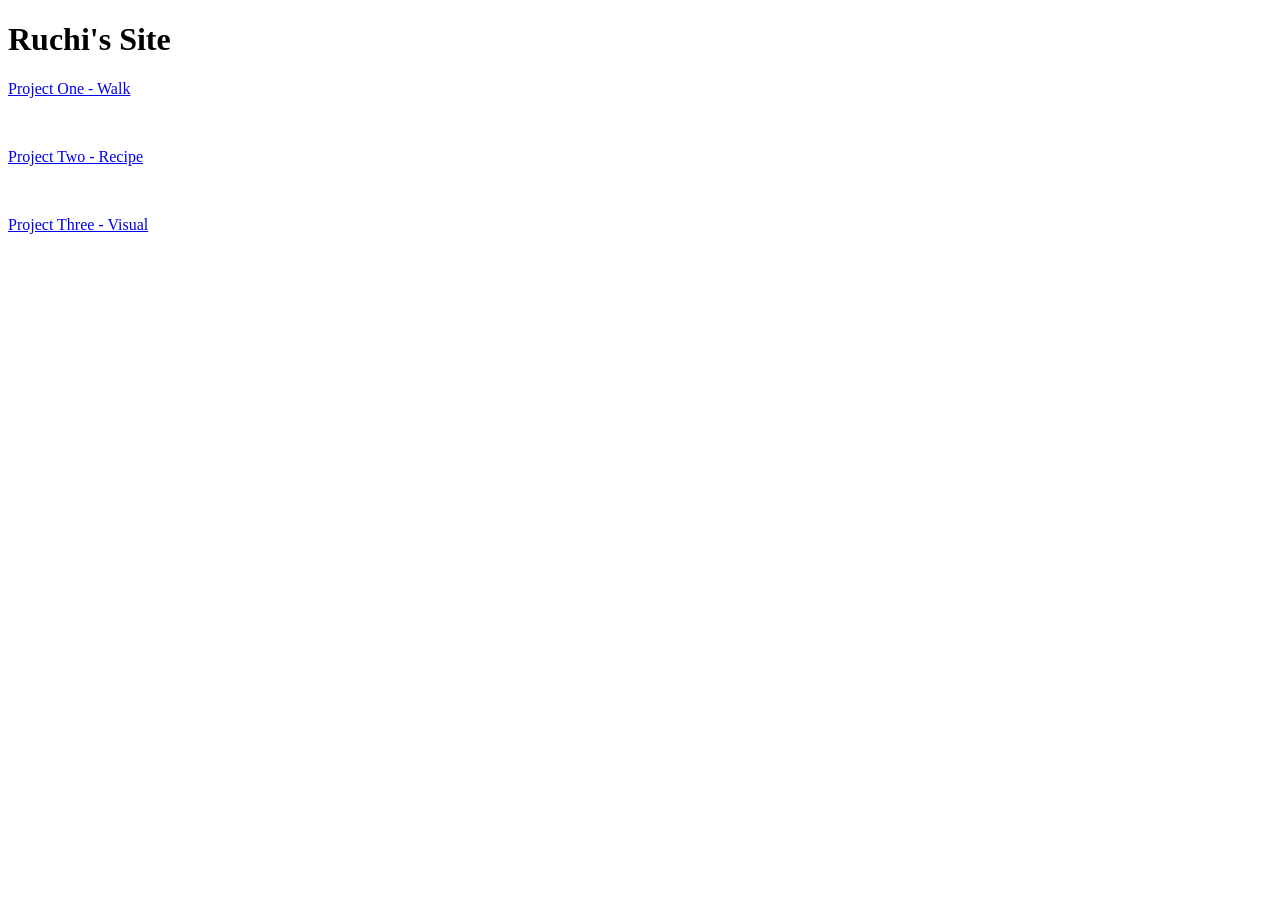
==== index.html @ e5aa24ac "added to homepage" ====
<!DOCTYPE html>
<html>
<head>
	<meta charset="utf-8">
	<meta name="viewport" content="width=device-width, initial-scale=1">
	<title>My Page</title>

</head>
<body>
<h1> Ruchi's Site </h1>
<p>
	<a href="projects/walk/index.html"> Project One - Walk </a>
</p>
	<br>
	<p>
	<a href="projects/recipe/index.html"> Project Two - Recipe </a>
</p>
</p>
	<br>
	<p>
	<a href="projects/visual/index.html"> Project Three - Visual </a>
</p>
</body>
</html>
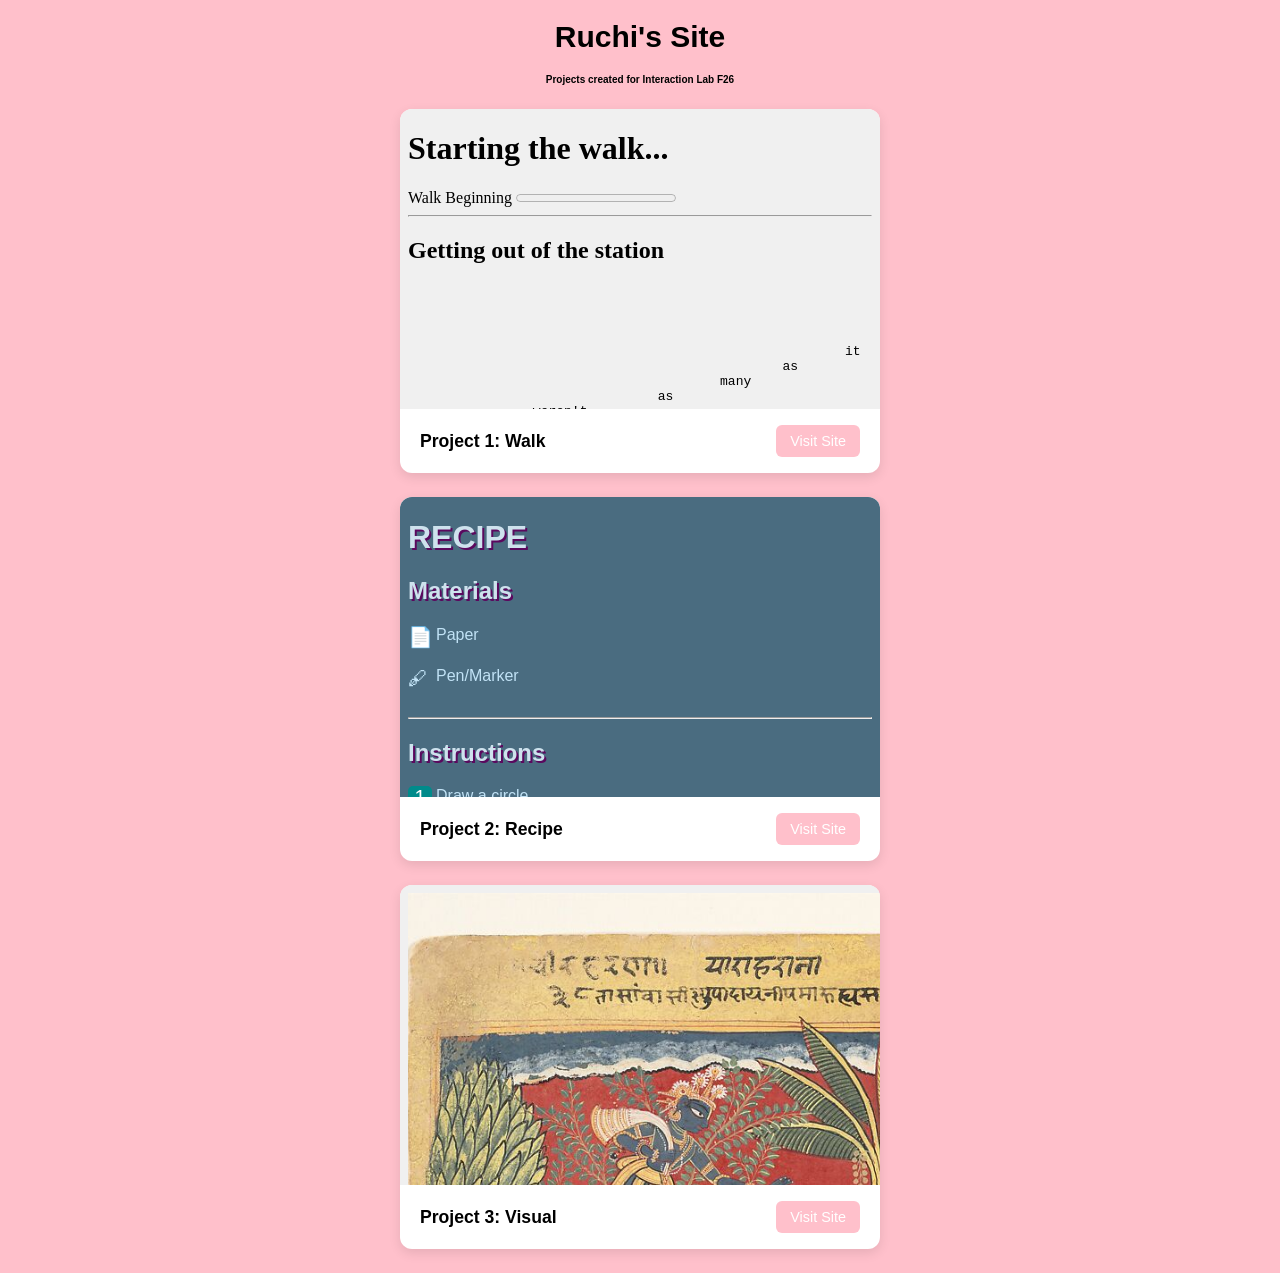
==== commit 8db5d52b: "edited homepage" ====
--- a/index.html
+++ b/index.html
@@ -3,22 +3,54 @@
 <head>
 	<meta charset="utf-8">
 	<meta name="viewport" content="width=device-width, initial-scale=1">
+<link rel="stylesheet" href="main.css">
+<link rel="preconnect" href="https://fonts.googleapis.com">
+<link rel="preconnect" href="https://fonts.gstatic.com" crossorigin>
+<link href="https://fonts.googleapis.com/css2?family=Orbitron:wght@400..900&display=swap" rel="stylesheet">
 	<title>My Page</title>
 
 </head>
+
 <body>
-<h1> Ruchi's Site </h1>
-<p>
-	<a href="projects/walk/index.html"> Project One - Walk </a>
-</p>
-	<br>
-	<p>
-	<a href="projects/recipe/index.html"> Project Two - Recipe </a>
-</p>
-</p>
-	<br>
-	<p>
-	<a href="projects/visual/index.html"> Project Three - Visual </a>
-</p>
+	<h1> Ruchi's Site </h1>
+	<h2> Projects created for Interaction Lab F26 </h2>
+
+<div class="card-container">
+
+  <div class="vertical-card">
+    <div class="card-preview">
+      <iframe src="projects/walk/index.html" title="walk" loading="lazy"></iframe>
+    </div>
+    <div class="card-footer">
+      <h3>Project 1: Walk</h3>
+      <a href="projects/walk/index.html" target="_blank">Visit Site</a>
+    </div>
+  </div>
+
+ 
+  <div class="vertical-card">
+    <div class="card-preview">
+      <iframe src="projects/recipe/index.html" title="recipe" loading="lazy"></iframe>
+    </div>
+    <div class="card-footer">
+      <h3>Project 2: Recipe</h3>
+      <a href="projects/recipe/index.html" target="_blank">Visit Site</a>
+    </div>
+  </div>
+
+<div class="vertical-card">
+    <div class="card-preview">
+      <iframe src="projects/visual/index.html" title="recipe" loading="lazy"></iframe>
+    </div>
+    <div class="card-footer">
+      <h3>Project 3: Visual</h3>
+      <a href="projects/visual/index.html" target="_blank">Visit Site</a>
+    </div>
+  </div>
+
+
+
+
+</div>
 </body>
 </html>
--- a/main.css
+++ b/main.css
@@ -0,0 +1,77 @@
+.card-container {
+  display: flex;
+  flex-direction: column;
+  gap: 24px;
+  max-width: 480px;
+  margin: 0 auto;
+  padding: 16px;
+}
+
+.vertical-card {
+  background: #ffffff;
+  border-radius: 12px;
+  box-shadow: 0 4px 12px rgba(0, 0, 0, 0.1);
+  overflow: hidden;
+  display: flex;
+  flex-direction: column;
+  transition: transform 0.2s ease, box-shadow 0.2s ease;
+}
+
+.vertical-card:hover {
+  transform: translateY(-4px);
+  box-shadow: 0 8px 24px rgba(0, 0, 0, 0.15);
+}
+
+.card-preview {
+  width: 100%;
+  height: 300px;
+  position: relative;
+  overflow: hidden;
+  background: #f0f0f0;
+}
+
+.card-preview iframe {
+  width: 100%;
+  height: 100%;
+  border: none;
+  pointer-events: none; 
+}
+
+.card-footer {
+  display: flex;
+  justify-content: space-between;
+  align-items: center;
+  padding: 16px 20px;
+}
+
+.card-footer h3 {
+  margin: 0;
+  font-size: 1.1rem;
+  font-family: sans-serif;
+}
+
+.card-footer a {
+  text-decoration: none;
+  background: pink;
+  color: #fff;
+  padding: 8px 14px;
+  border-radius: 6px;
+  font-size: 0.9rem;
+  font-family: sans-serif;
+}
+
+body {
+  font-family: sans-serif;
+  background-color: pink;
+}
+
+h1 {
+  font-size: 30px;
+  padding: 0;
+  text-align: center;
+}
+h2 {
+  font-size: 10px;
+  padding: 0;
+  text-align: center;
+}
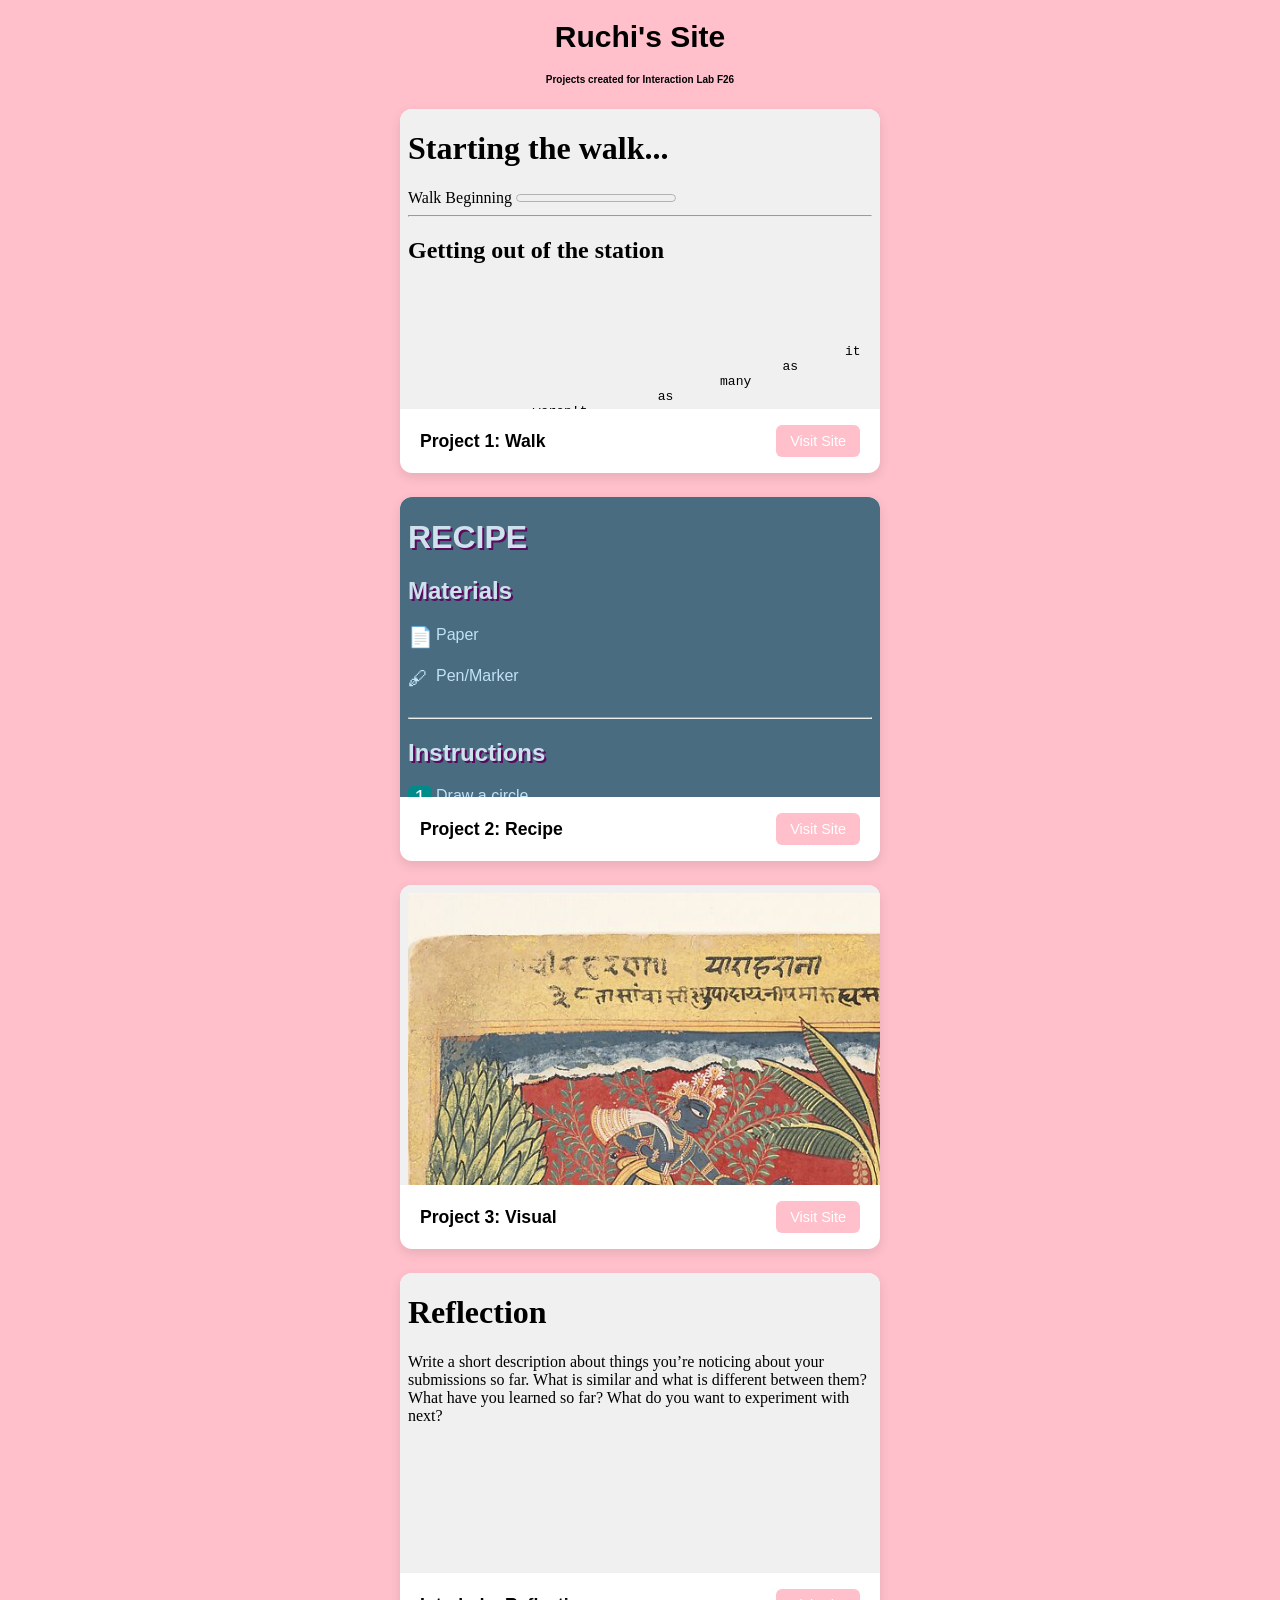
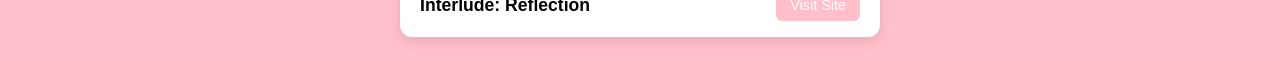
==== commit 8e76b2af: "added reflection page" ====
--- a/index.html
+++ b/index.html
@@ -7,7 +7,7 @@
 <link rel="preconnect" href="https://fonts.googleapis.com">
 <link rel="preconnect" href="https://fonts.gstatic.com" crossorigin>
 <link href="https://fonts.googleapis.com/css2?family=Orbitron:wght@400..900&display=swap" rel="stylesheet">
-	<title>My Page</title>
+	<title>Ruchi's Page</title>
 
 </head>
 
@@ -48,6 +48,15 @@
     </div>
   </div>
 
+<div class="vertical-card">
+    <div class="card-preview">
+      <iframe src="projects/reflection/index.html" title="recipe" loading="lazy"></iframe>
+    </div>
+    <div class="card-footer">
+      <h3>Interlude: Reflection</h3>
+      <a href="projects/reflection/index.html" target="_blank">Visit Site</a>
+    </div>
+  </div>
 
 
 
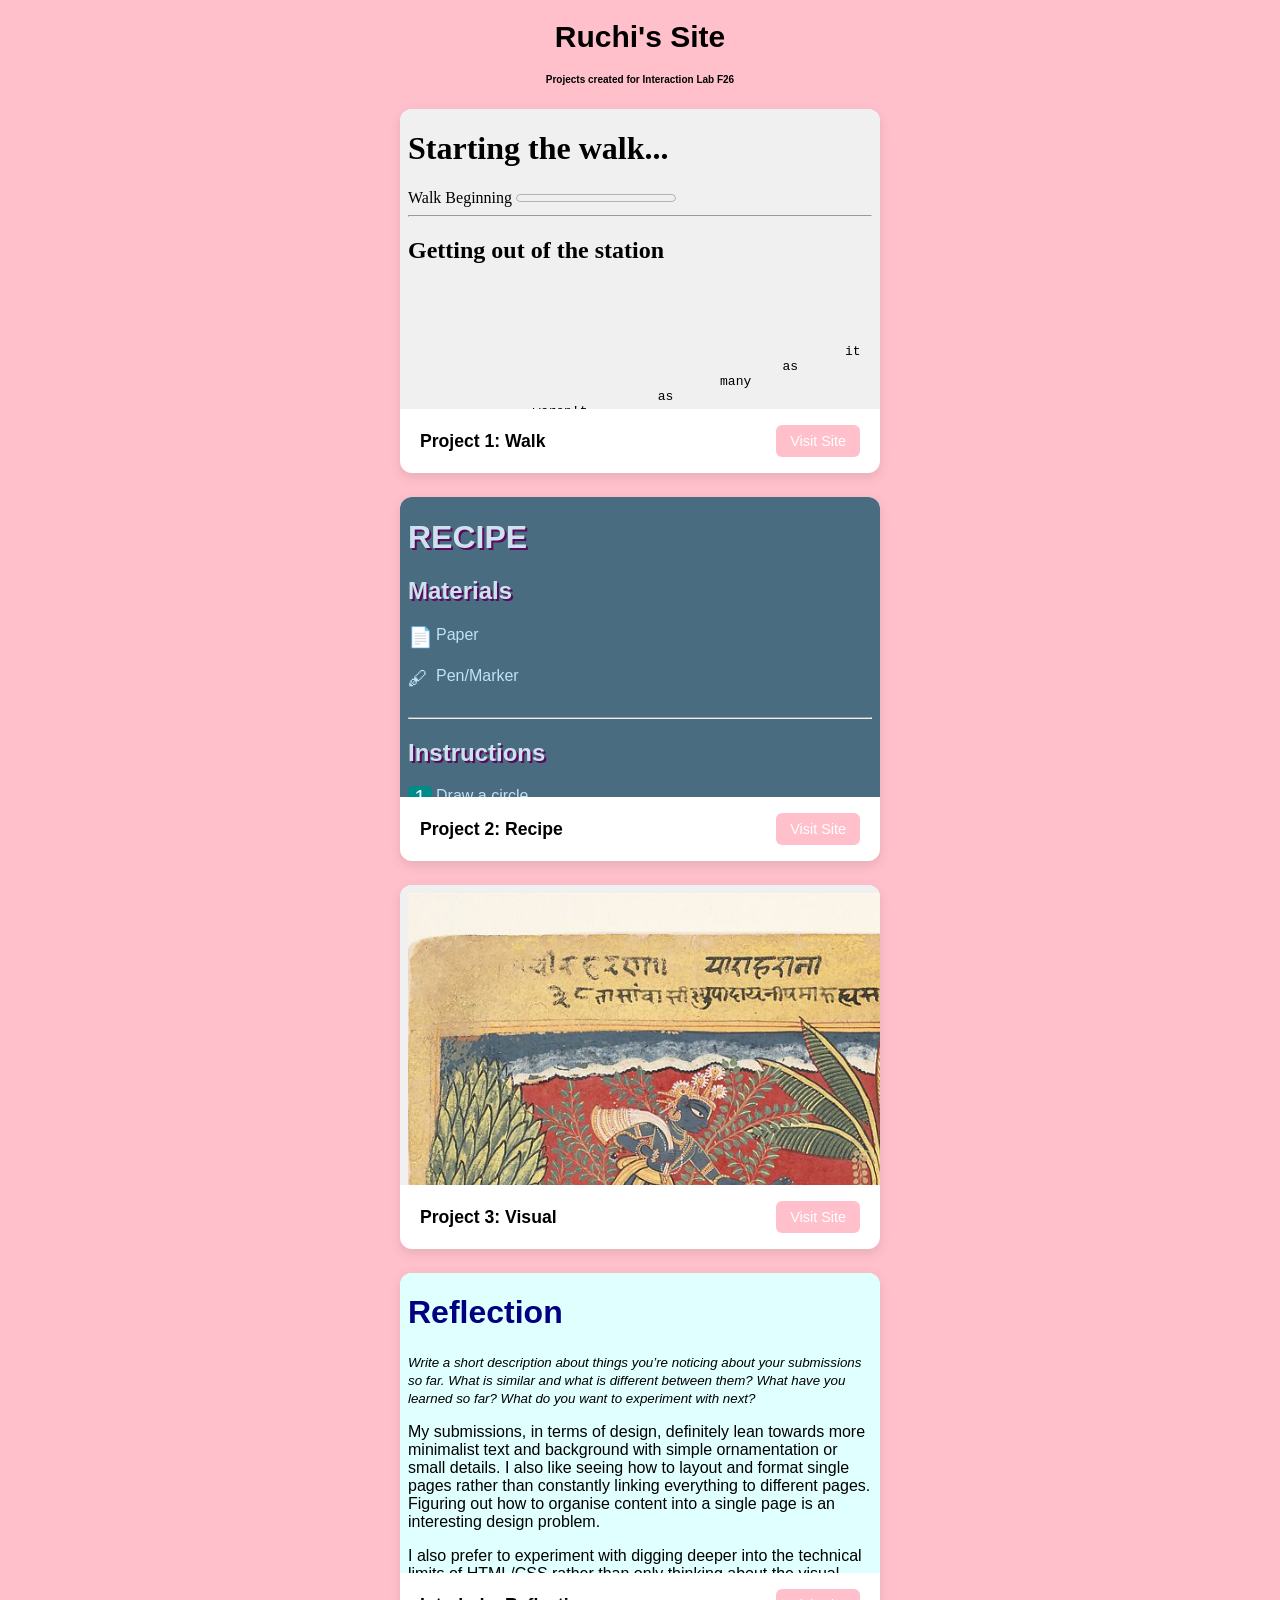
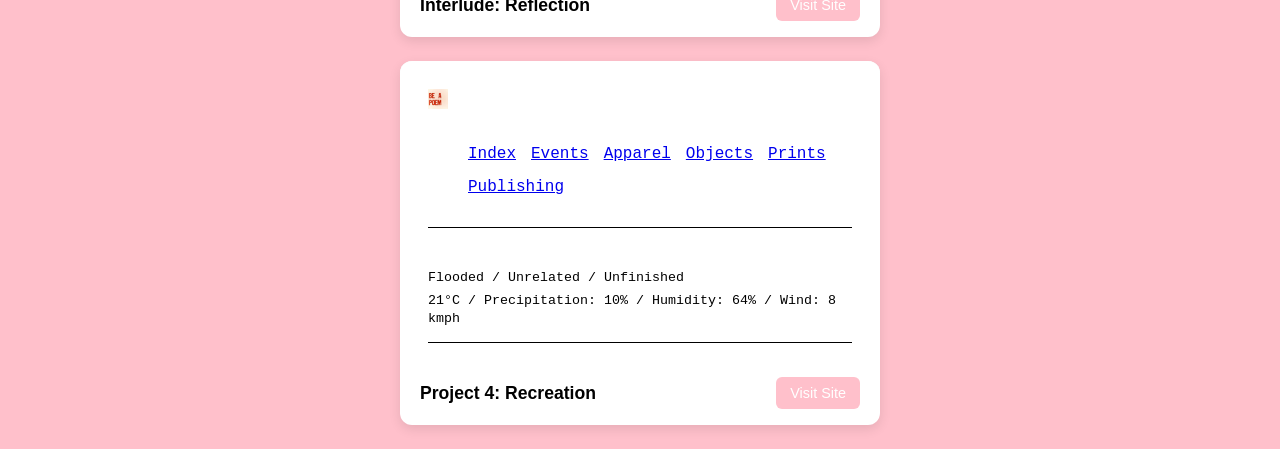
==== commit 1fe51e7f: "updated homepage" ====
--- a/index.html
+++ b/index.html
@@ -57,6 +57,15 @@
       <a href="projects/reflection/index.html" target="_blank">Visit Site</a>
     </div>
   </div>
+  <div class="vertical-card">
+    <div class="card-preview">
+      <iframe src="projects/recreation/index.html" title="recreation" loading="lazy"></iframe>
+    </div>
+    <div class="card-footer">
+      <h3>Project 4: Recreation</h3>
+      <a href="projects/recreation/index.html" target="_blank">Visit Site</a>
+    </div>
+  </div>
 
 
 
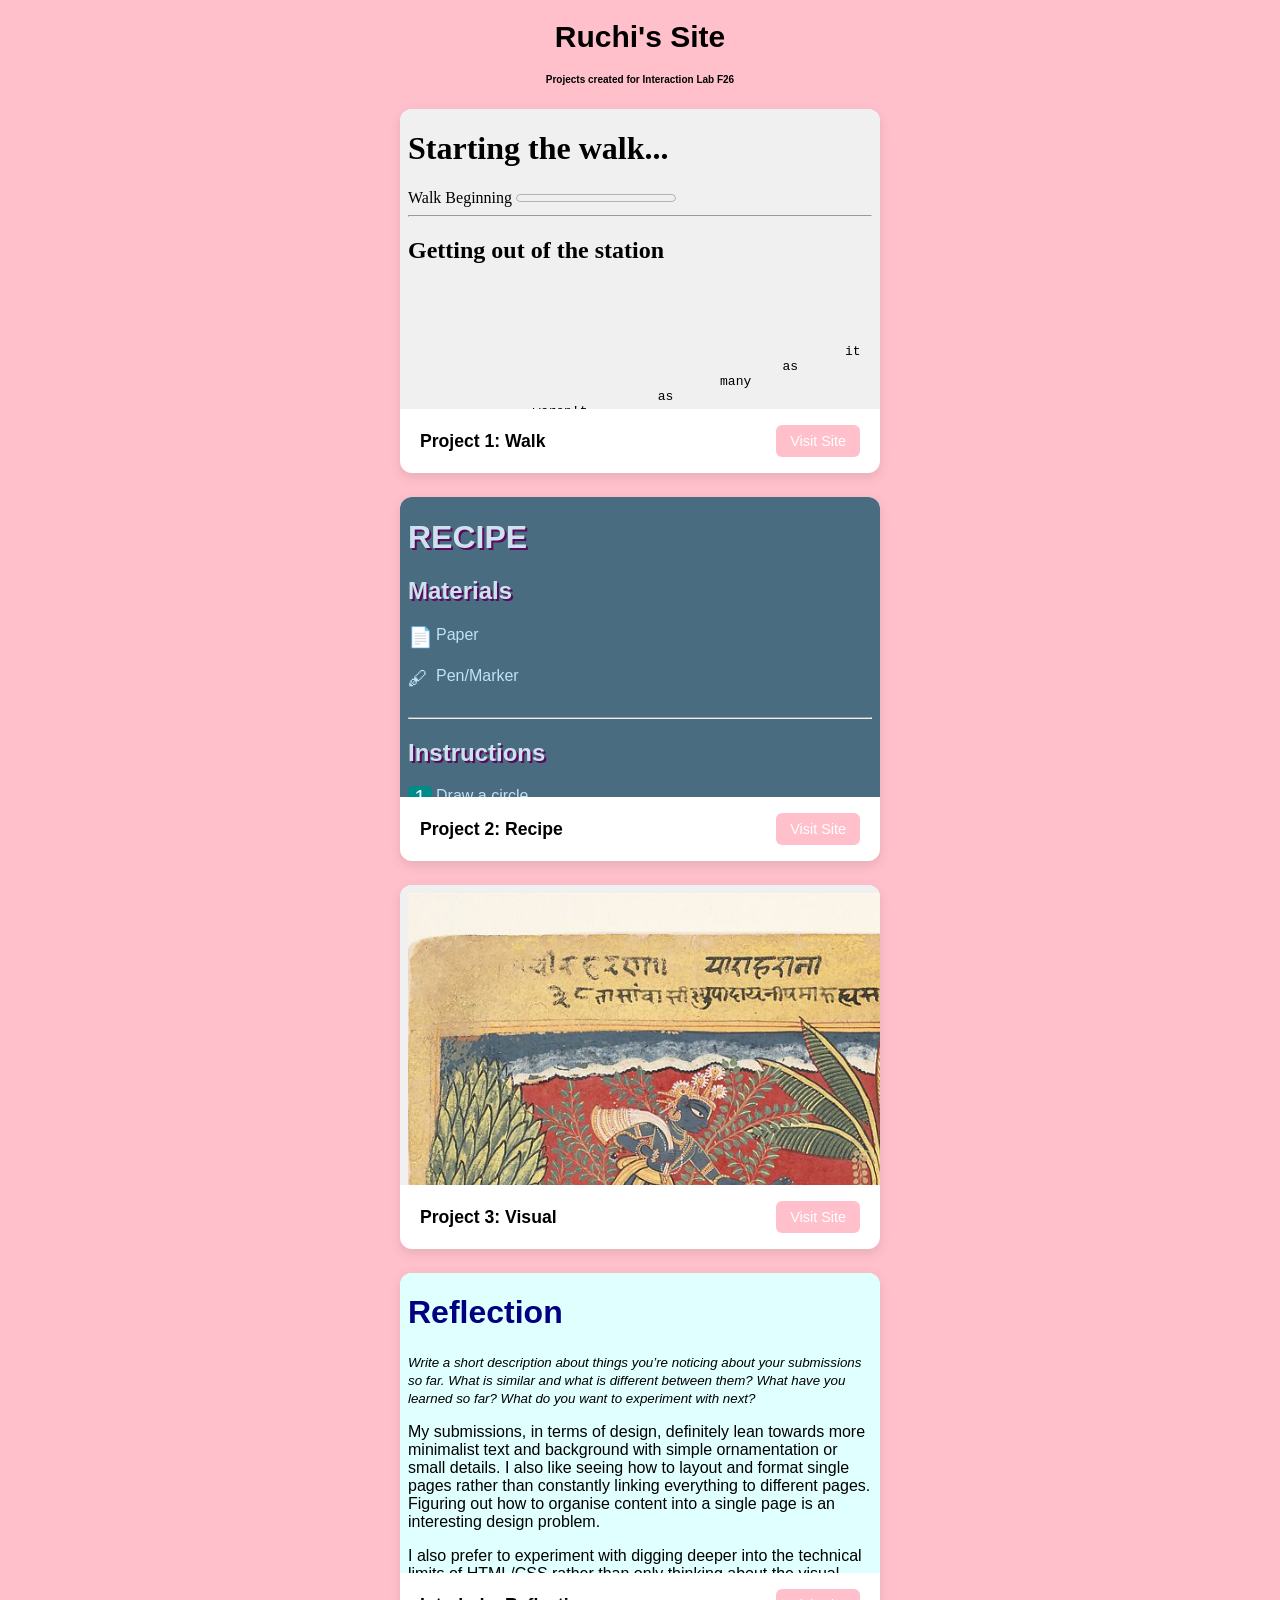
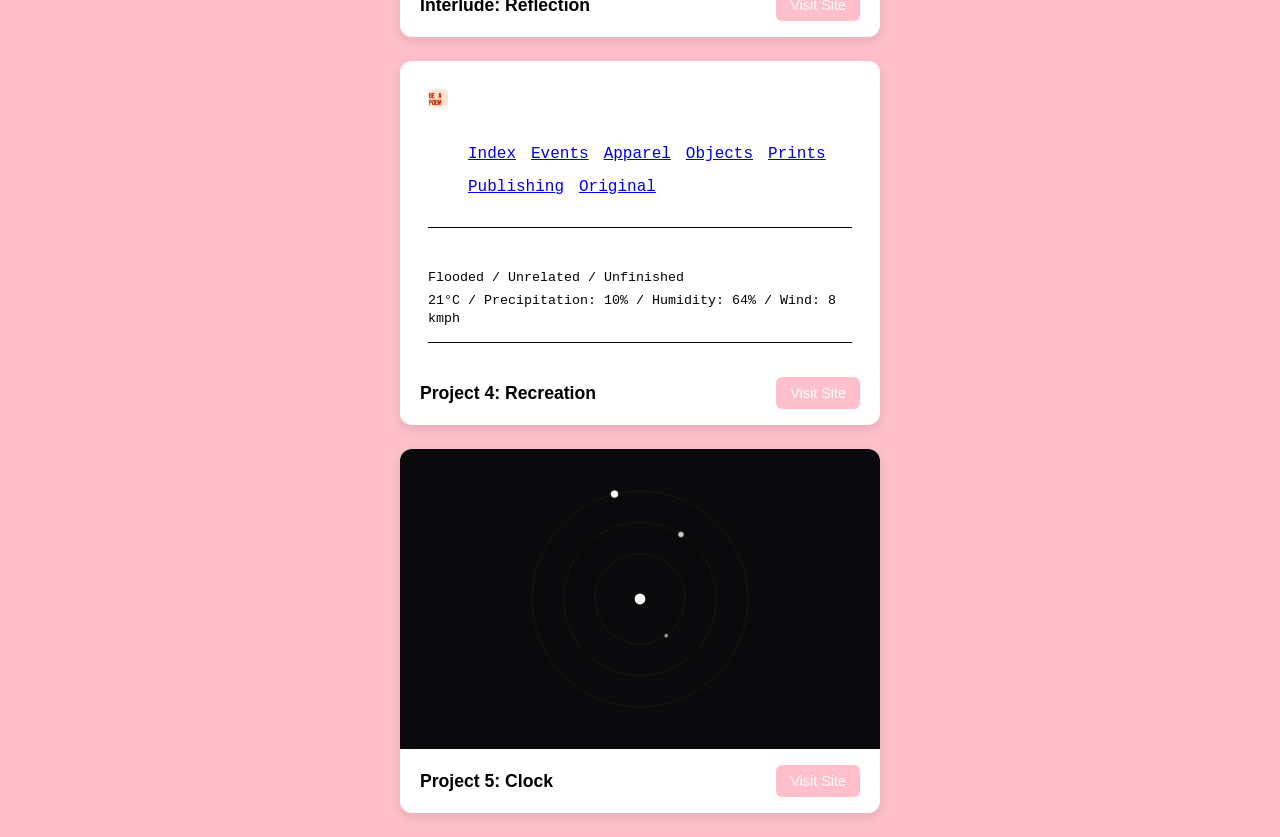
==== commit 9777f0d0: "updated homepage" ====
--- a/index.html
+++ b/index.html
@@ -67,6 +67,17 @@
     </div>
   </div>
 
+  <div class="vertical-card">
+    <div class="card-preview">
+      <iframe src="projects/clock/index.html" title="clock" loading="lazy"></iframe>
+    </div>
+    <div class="card-footer">
+      <h3>Project 5: Clock</h3>
+      <a href="projects/clock/index.html" target="_blank">Visit Site</a>
+    </div>
+
+    
+
 
 
 </div>
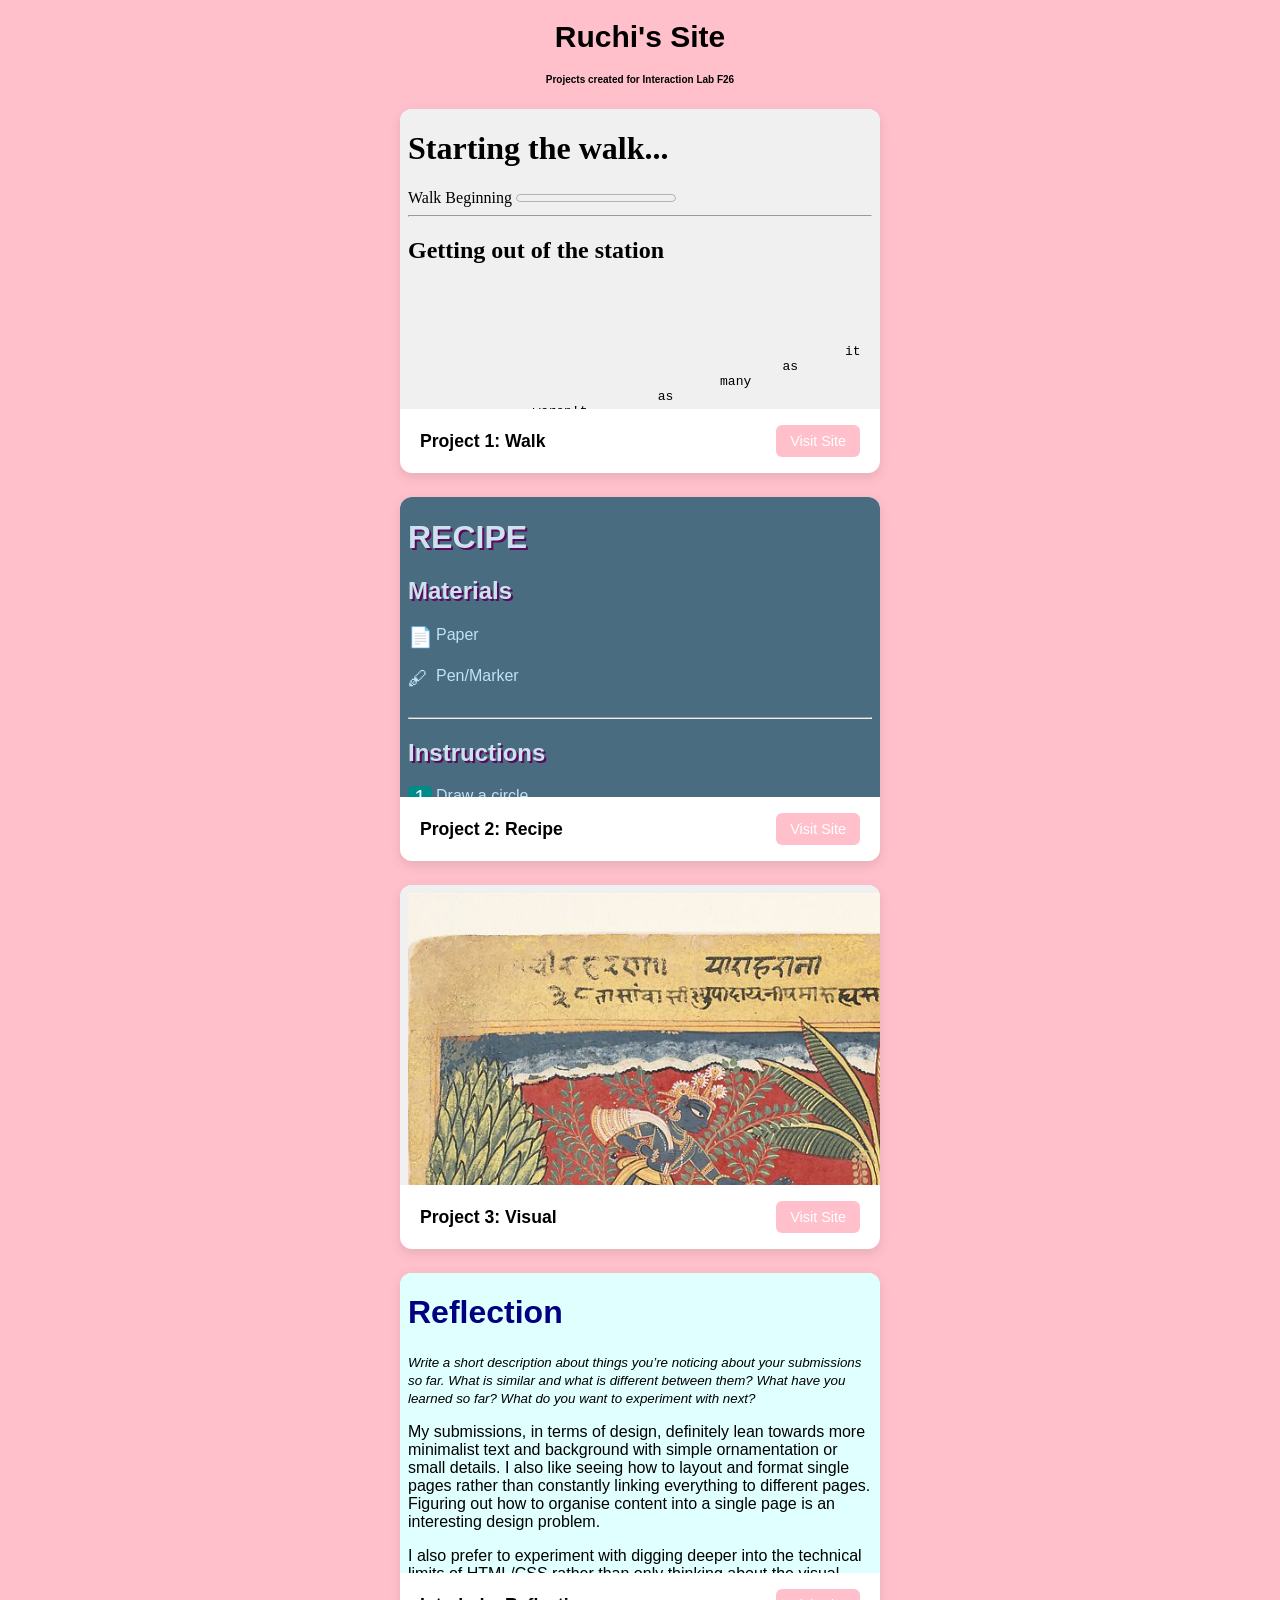
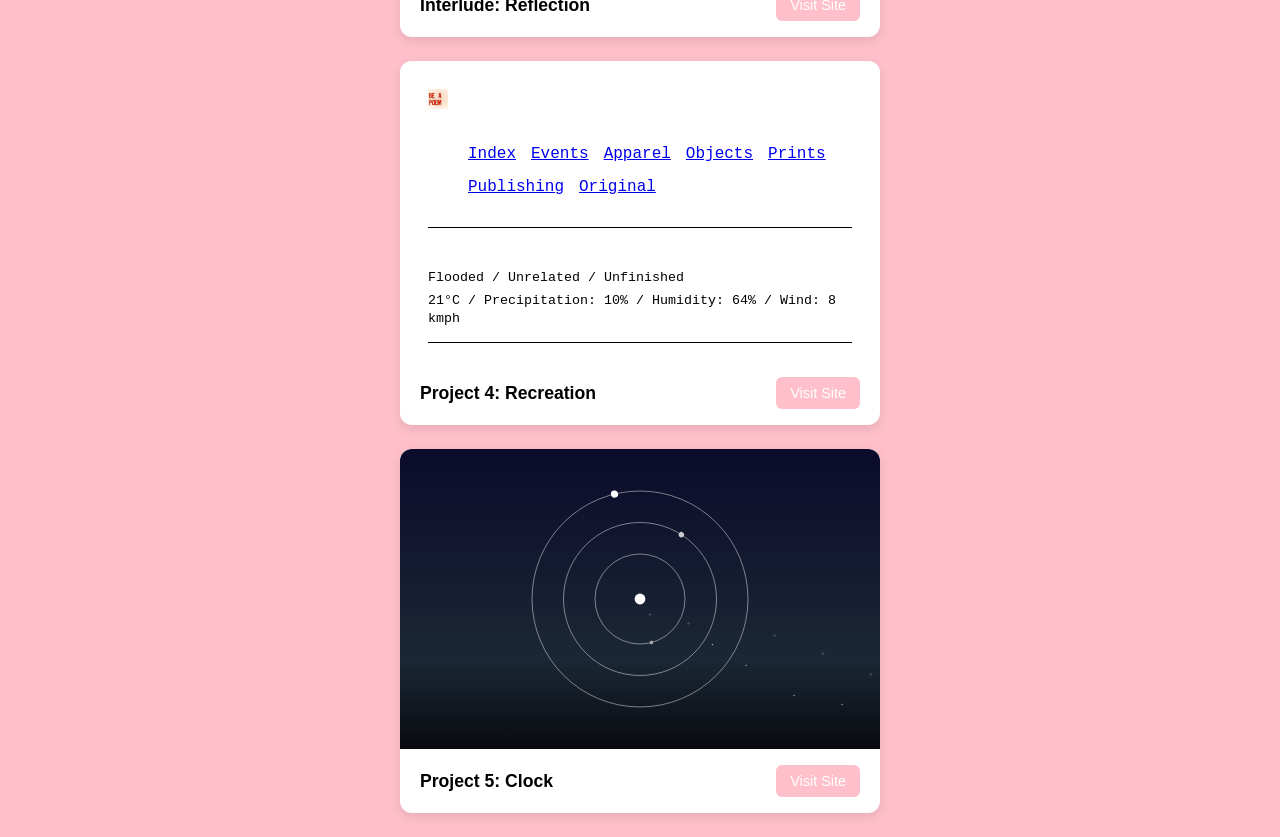
==== commit cdd8cab5: "added new exercise" ====
--- a/index.html
+++ b/index.html
@@ -78,6 +78,8 @@
 
     
 
+    
+
 
 
 </div>
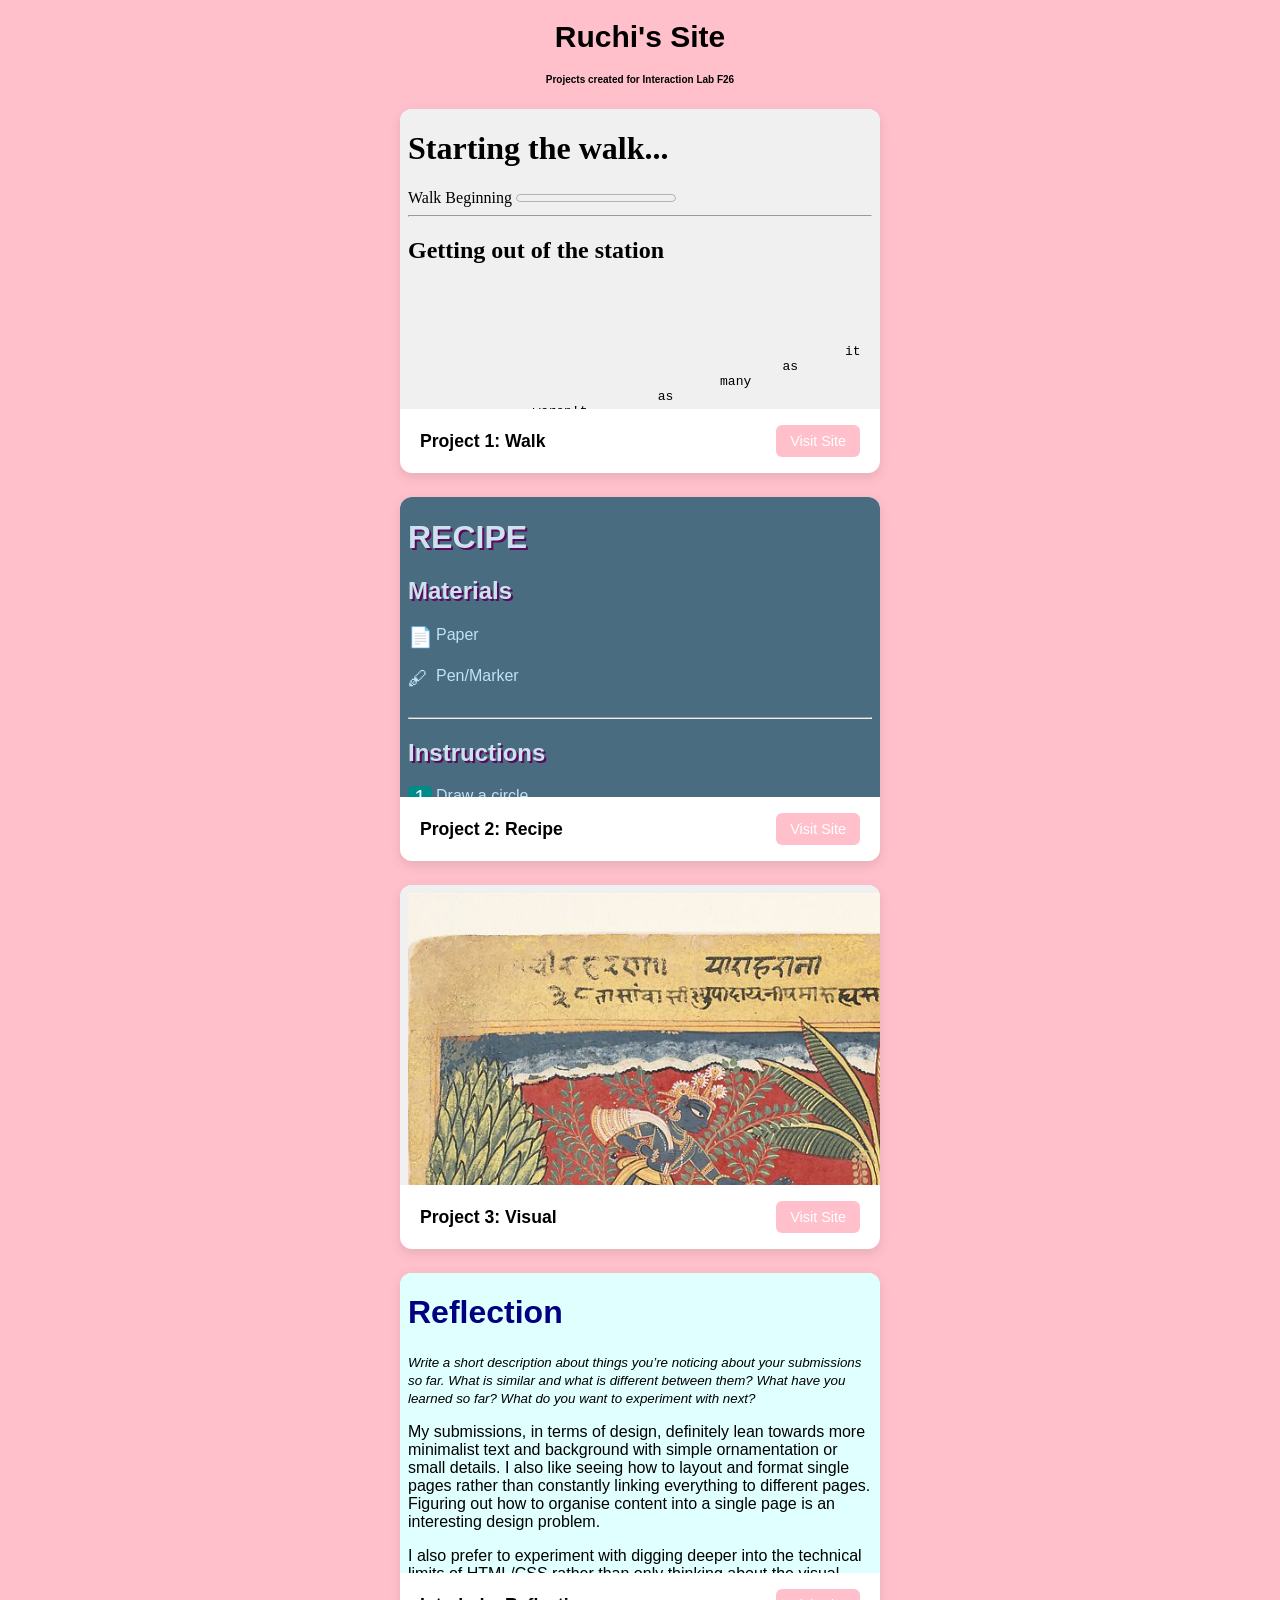
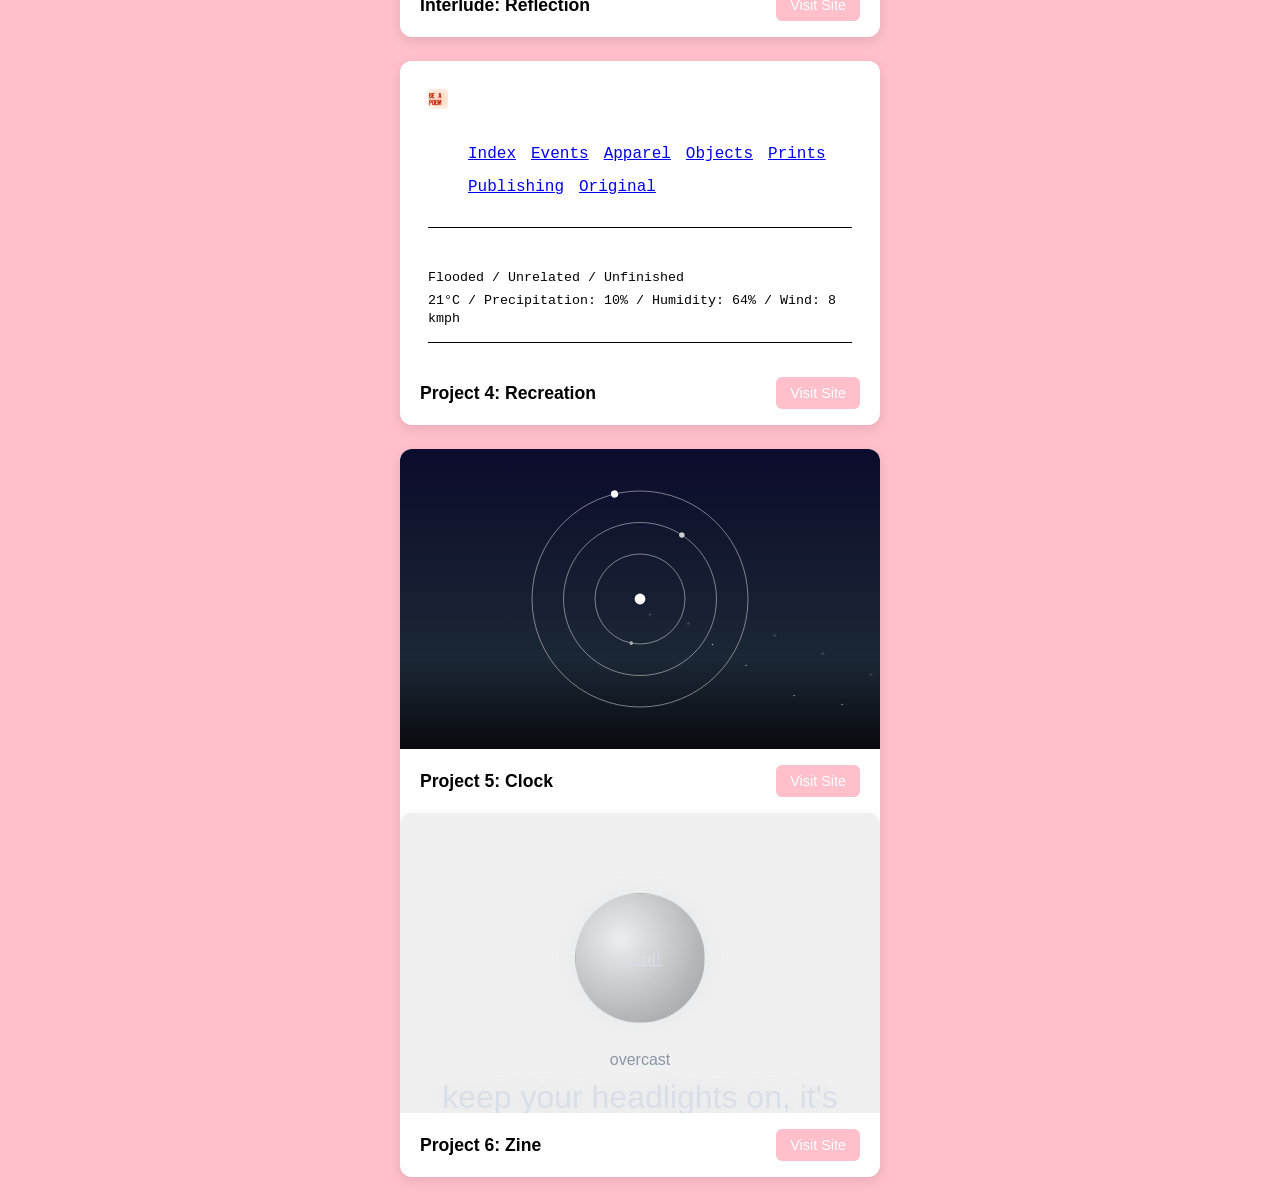
==== commit c91cb8cb: "added zine to main page" ====
--- a/index.html
+++ b/index.html
@@ -75,9 +75,14 @@
       <h3>Project 5: Clock</h3>
       <a href="projects/clock/index.html" target="_blank">Visit Site</a>
     </div>
-
-    
-
+      <div class="vertical-card">
+    <div class="card-preview">
+      <iframe src="projects/zine/index.html" title="clock" loading="lazy"></iframe>
+    </div>
+    <div class="card-footer">
+      <h3>Project 6: Zine</h3>
+      <a href="projects/zine/index.html" target="_blank">Visit Site</a>
+    </div>
     
 
 
